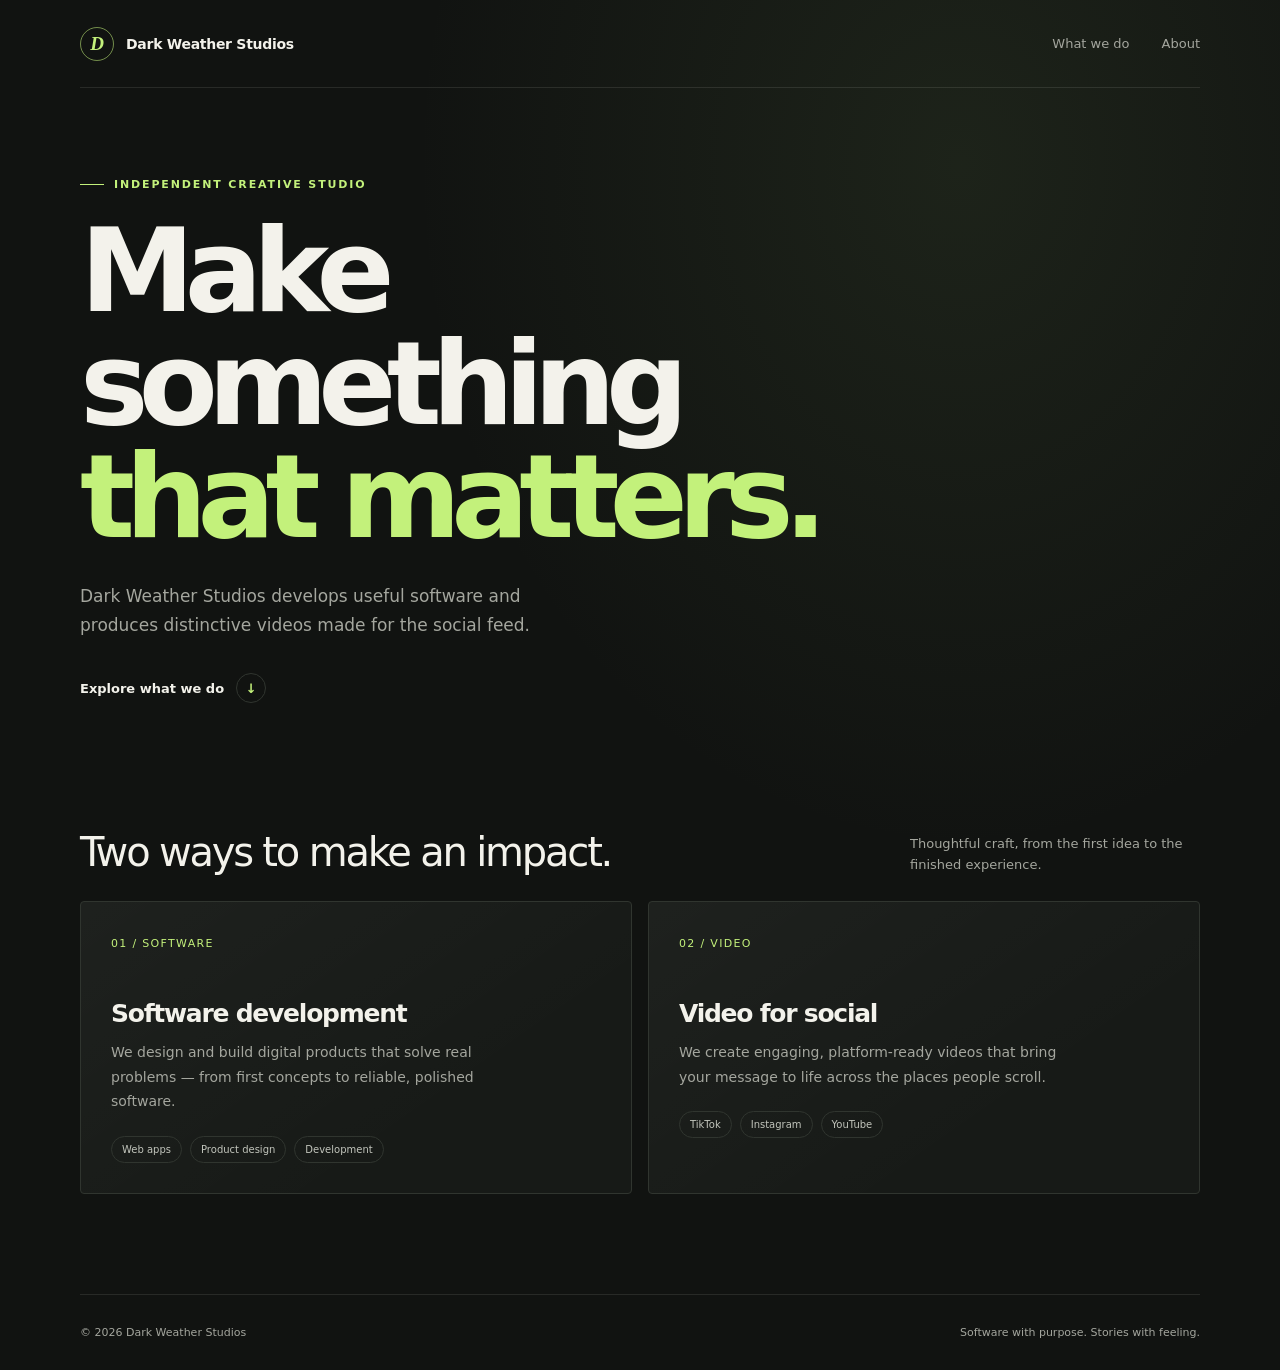
==== index.html @ 57989030 "Add Dark Weather Studios landing page Co-authored-by: jezreichmann <273861749+jezreichmann@users.nor" ====
<!doctype html>
<html lang="en">
  <head>
    <meta charset="utf-8">
    <meta name="viewport" content="width=device-width, initial-scale=1">
    <meta name="theme-color" content="#111311">
    <meta name="description" content="Dark Weather Studios develops thoughtful software and produces bold videos for social media.">
    <title>Dark Weather Studios — Software &amp; Stories</title>
    <style>
      :root {
        color-scheme: dark;
        --ink: #f3f2eb;
        --muted: #a4a69e;
        --surface: #171a17;
        --line: #30352f;
        --accent: #c3f17b;
      }

      * {
        box-sizing: border-box;
      }

      html {
        scroll-behavior: smooth;
      }

      body {
        margin: 0;
        background:
          radial-gradient(ellipse at 75% 12%, rgb(103 133 79 / 14%), transparent 34rem),
          #111311;
        color: var(--ink);
        font-family: Inter, ui-sans-serif, system-ui, -apple-system, BlinkMacSystemFont, "Segoe UI", sans-serif;
        -webkit-font-smoothing: antialiased;
      }

      a {
        color: inherit;
      }

      .page {
        width: min(1120px, calc(100% - 48px));
        margin: 0 auto;
      }

      header {
        min-height: 88px;
        display: flex;
        align-items: center;
        justify-content: space-between;
        border-bottom: 1px solid rgb(243 242 235 / 10%);
      }

      .brand {
        display: flex;
        align-items: center;
        gap: 12px;
        text-decoration: none;
        font-size: 14px;
        font-weight: 700;
        letter-spacing: -0.02em;
      }

      .brand-mark {
        display: grid;
        width: 34px;
        height: 34px;
        place-items: center;
        border: 1px solid rgb(195 241 123 / 55%);
        border-radius: 50%;
        color: var(--accent);
        font-family: Georgia, serif;
        font-size: 19px;
        font-style: italic;
      }

      nav {
        display: flex;
        gap: 32px;
        color: var(--muted);
        font-size: 13px;
      }

      nav a {
        text-decoration: none;
      }

      nav a:hover,
      nav a:focus-visible {
        color: var(--ink);
      }

      .hero {
        position: relative;
        display: flex;
        min-height: 555px;
        flex-direction: column;
        justify-content: center;
        padding: 90px 0 96px;
      }

      .eyebrow {
        display: flex;
        align-items: center;
        gap: 10px;
        margin: 0 0 24px;
        color: var(--accent);
        font-size: 11px;
        font-weight: 700;
        letter-spacing: 0.17em;
        text-transform: uppercase;
      }

      .eyebrow::before {
        width: 24px;
        height: 1px;
        background: currentColor;
        content: "";
      }

      h1 {
        max-width: 820px;
        margin: 0;
        font-size: clamp(3.5rem, 9vw, 7.2rem);
        font-weight: 550;
        letter-spacing: -0.085em;
        line-height: 0.98;
      }

      h1 span {
        color: var(--accent);
      }

      .intro {
        max-width: 480px;
        margin: 28px 0 0;
        color: var(--muted);
        font-size: 17px;
        line-height: 1.7;
      }

      .hero-link {
        display: inline-flex;
        align-items: center;
        gap: 12px;
        width: fit-content;
        margin-top: 34px;
        color: var(--ink);
        font-size: 13px;
        font-weight: 650;
        text-decoration: none;
      }

      .hero-link span {
        display: grid;
        width: 30px;
        height: 30px;
        place-items: center;
        border: 1px solid var(--line);
        border-radius: 50%;
        color: var(--accent);
        transition: transform 160ms ease;
      }

      .hero-link:hover span {
        transform: translateY(3px);
      }

      .services {
        padding: 30px 0 100px;
      }

      .section-heading {
        display: flex;
        align-items: end;
        justify-content: space-between;
        gap: 24px;
        margin-bottom: 26px;
      }

      .section-heading h2 {
        margin: 0;
        font-size: clamp(1.7rem, 4vw, 2.5rem);
        font-weight: 500;
        letter-spacing: -0.055em;
      }

      .section-heading p {
        max-width: 290px;
        margin: 0;
        color: var(--muted);
        font-size: 13px;
        line-height: 1.65;
      }

      .service-grid {
        display: grid;
        grid-template-columns: repeat(2, minmax(0, 1fr));
        gap: 16px;
      }

      .service-card {
        min-height: 290px;
        padding: 30px;
        border: 1px solid var(--line);
        border-radius: 4px;
        background: linear-gradient(145deg, rgb(255 255 255 / 3%), transparent 70%), var(--surface);
      }

      .service-number {
        color: var(--accent);
        font-size: 11px;
        letter-spacing: 0.12em;
      }

      .service-card h3 {
        margin: 48px 0 12px;
        font-size: 25px;
        font-weight: 550;
        letter-spacing: -0.05em;
      }

      .service-card p {
        max-width: 400px;
        margin: 0;
        color: var(--muted);
        font-size: 14px;
        line-height: 1.75;
      }

      .tags {
        display: flex;
        flex-wrap: wrap;
        gap: 8px;
        margin-top: 22px;
      }

      .tags span {
        padding: 7px 10px;
        border: 1px solid var(--line);
        border-radius: 99px;
        color: #c2c5bc;
        font-size: 10px;
      }

      footer {
        display: flex;
        min-height: 76px;
        align-items: center;
        justify-content: space-between;
        gap: 16px;
        border-top: 1px solid rgb(243 242 235 / 10%);
        color: var(--muted);
        font-size: 11px;
      }

      footer p {
        margin: 0;
      }

      @media (max-width: 640px) {
        .page {
          width: min(100% - 36px, 480px);
        }

        header {
          min-height: 72px;
        }

        nav {
          gap: 18px;
          font-size: 12px;
        }

        .brand {
          gap: 8px;
          font-size: 12px;
        }

        .brand-mark {
          width: 30px;
          height: 30px;
        }

        .hero {
          min-height: 500px;
          padding: 80px 0;
        }

        .intro {
          font-size: 15px;
        }

        .section-heading {
          align-items: start;
          flex-direction: column;
          gap: 10px;
        }

        .service-grid {
          grid-template-columns: 1fr;
        }

        .service-card {
          min-height: 270px;
          padding: 24px;
        }

        .service-card h3 {
          margin-top: 38px;
        }

        .services {
          padding-bottom: 70px;
        }
      }

      @media (prefers-reduced-motion: reduce) {
        html {
          scroll-behavior: auto;
        }

        *,
        *::before,
        *::after {
          transition-duration: 0.01ms !important;
          animation-duration: 0.01ms !important;
          animation-iteration-count: 1 !important;
        }
      }
    </style>
  </head>
  <body>
    <div class="page">
      <header>
        <a class="brand" href="#" aria-label="Dark Weather Studios home">
          <span class="brand-mark" aria-hidden="true">D</span>
          <span>Dark Weather Studios</span>
        </a>
        <nav aria-label="Main navigation">
          <a href="#work">What we do</a>
          <a href="#about">About</a>
        </nav>
      </header>

      <main>
        <section class="hero" id="about">
          <p class="eyebrow">Independent creative studio</p>
          <h1>Make something<br><span>that matters.</span></h1>
          <p class="intro">
            Dark Weather Studios develops useful software and produces
            distinctive videos made for the social feed.
          </p>
          <a class="hero-link" href="#work">Explore what we do <span aria-hidden="true">↓</span></a>
        </section>

        <section class="services" id="work" aria-labelledby="services-title">
          <div class="section-heading">
            <h2 id="services-title">Two ways to make an impact.</h2>
            <p>Thoughtful craft, from the first idea to the finished experience.</p>
          </div>
          <div class="service-grid">
            <article class="service-card">
              <span class="service-number">01 / SOFTWARE</span>
              <h3>Software development</h3>
              <p>
                We design and build digital products that solve real problems
                — from first concepts to reliable, polished software.
              </p>
              <div class="tags" aria-label="Software capabilities">
                <span>Web apps</span>
                <span>Product design</span>
                <span>Development</span>
              </div>
            </article>
            <article class="service-card">
              <span class="service-number">02 / VIDEO</span>
              <h3>Video for social</h3>
              <p>
                We create engaging, platform-ready videos that bring your
                message to life across the places people scroll.
              </p>
              <div class="tags" aria-label="Social video platforms">
                <span>TikTok</span>
                <span>Instagram</span>
                <span>YouTube</span>
              </div>
            </article>
          </div>
        </section>
      </main>

      <footer>
        <p>© <span id="year">2026</span> Dark Weather Studios</p>
        <p>Software with purpose. Stories with feeling.</p>
      </footer>
    </div>
  </body>
</html>
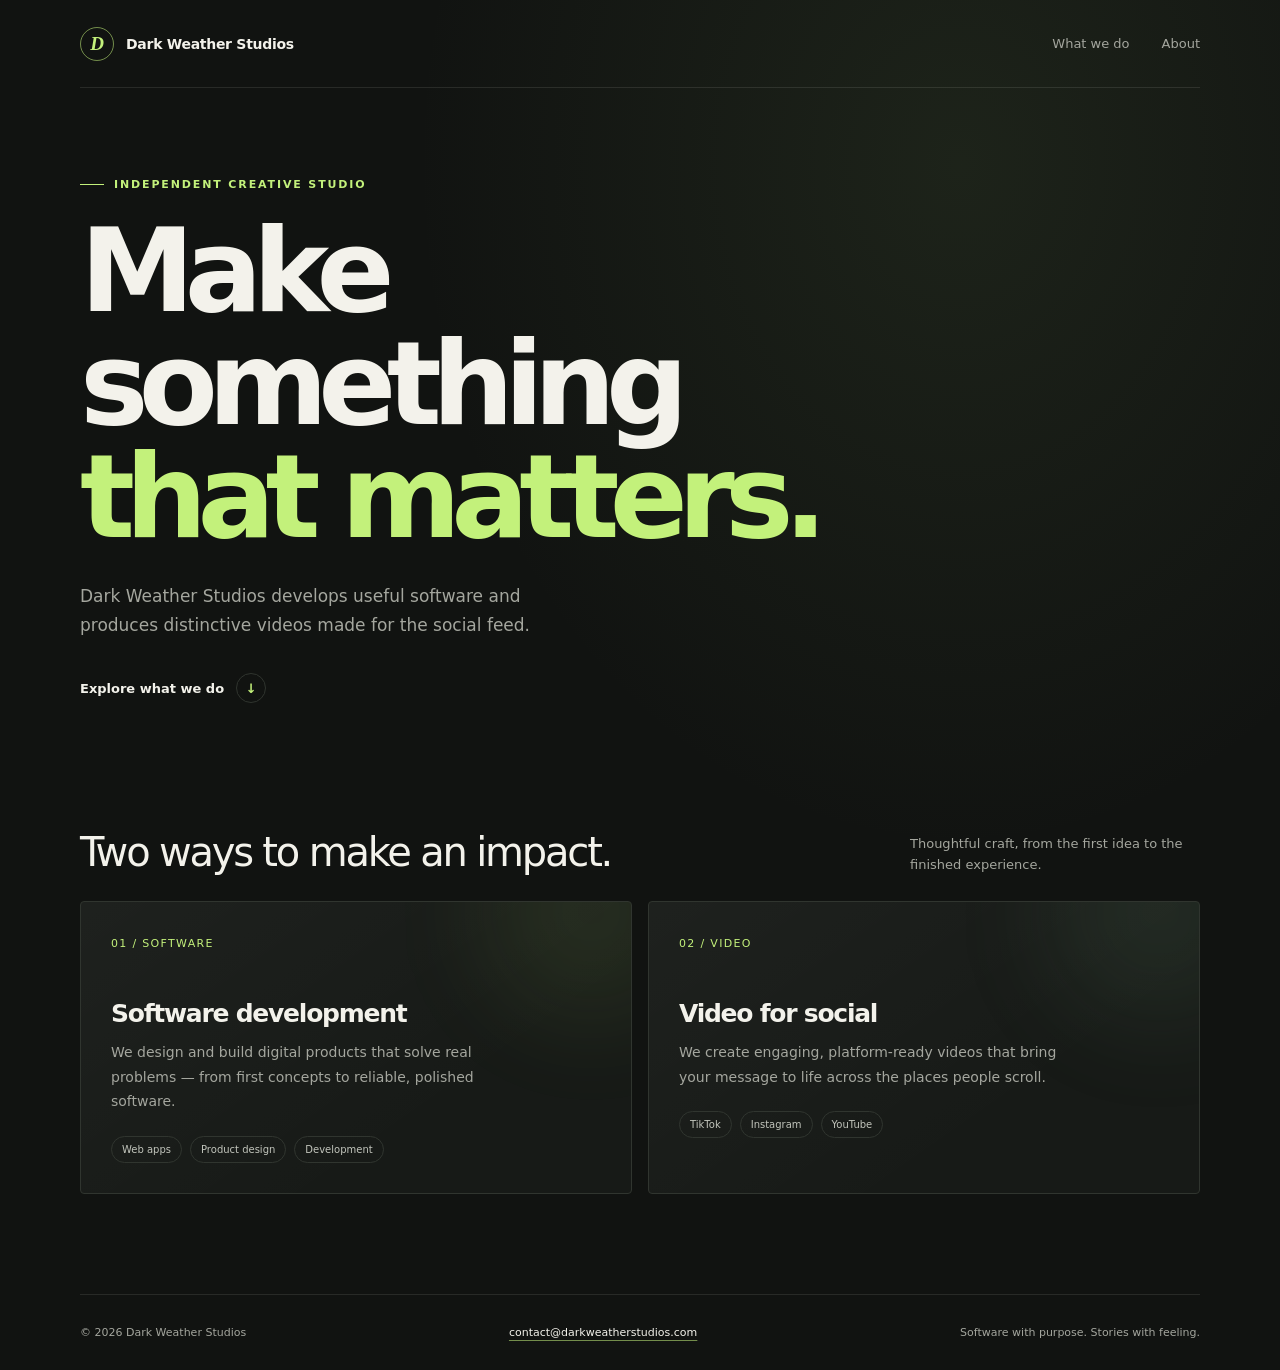
==== commit 064da42c: "Add studio contact and motion design Co-authored-by: jezreichmann <273861749+jezreichmann@users.nore" ====
--- a/index.html
+++ b/index.html
@@ -82,12 +82,33 @@
       }
 
       nav a {
+        position: relative;
         text-decoration: none;
+        transition: color 220ms ease;
       }
 
       nav a:hover,
       nav a:focus-visible {
         color: var(--ink);
+      }
+
+      nav a::after {
+        position: absolute;
+        right: 0;
+        bottom: -7px;
+        left: 0;
+        height: 1px;
+        background: var(--accent);
+        content: "";
+        transform: scaleX(0);
+        transform-origin: right;
+        transition: transform 260ms ease;
+      }
+
+      nav a:hover::after,
+      nav a:focus-visible::after {
+        transform: scaleX(1);
+        transform-origin: left;
       }
 
       .hero {
@@ -97,6 +118,7 @@
         flex-direction: column;
         justify-content: center;
         padding: 90px 0 96px;
+        animation: rise-in 800ms cubic-bezier(0.2, 0.7, 0.2, 1) both;
       }
 
       .eyebrow {
@@ -159,11 +181,12 @@
         border: 1px solid var(--line);
         border-radius: 50%;
         color: var(--accent);
-        transition: transform 160ms ease;
+        transition: transform 320ms cubic-bezier(0.2, 0.7, 0.2, 1), border-color 320ms ease;
       }
 
       .hero-link:hover span {
-        transform: translateY(3px);
+        transform: translateY(4px);
+        border-color: var(--accent);
       }
 
       .services {
@@ -200,11 +223,55 @@
       }
 
       .service-card {
+        position: relative;
+        overflow: hidden;
         min-height: 290px;
         padding: 30px;
         border: 1px solid var(--line);
         border-radius: 4px;
         background: linear-gradient(145deg, rgb(255 255 255 / 3%), transparent 70%), var(--surface);
+        transition: transform 420ms cubic-bezier(0.2, 0.7, 0.2, 1), border-color 420ms ease, box-shadow 420ms ease;
+        animation: rise-in 800ms cubic-bezier(0.2, 0.7, 0.2, 1) both;
+      }
+
+      .service-card::before {
+        position: absolute;
+        top: -100px;
+        right: -70px;
+        width: 220px;
+        height: 220px;
+        border-radius: 50%;
+        background: var(--card-glow, rgb(195 241 123 / 8%));
+        content: "";
+        filter: blur(55px);
+        opacity: 0.65;
+        pointer-events: none;
+        transition: opacity 420ms ease, transform 600ms ease;
+      }
+
+      .service-card:hover {
+        transform: translateY(-7px);
+        border-color: rgb(195 241 123 / 52%);
+        box-shadow: 0 22px 60px rgb(0 0 0 / 24%);
+      }
+
+      .service-card:hover::before {
+        opacity: 1;
+        transform: scale(1.25);
+      }
+
+      .service-card > * {
+        position: relative;
+      }
+
+      .service-card--software {
+        --card-glow: rgb(195 241 123 / 13%);
+        animation-delay: 120ms;
+      }
+
+      .service-card--video {
+        --card-glow: rgb(124 168 127 / 18%);
+        animation-delay: 240ms;
       }
 
       .service-number {
@@ -241,6 +308,13 @@
         border-radius: 99px;
         color: #c2c5bc;
         font-size: 10px;
+        transition: border-color 260ms ease, color 260ms ease, transform 260ms ease;
+      }
+
+      .service-card:hover .tags span {
+        transform: translateY(-2px);
+        border-color: rgb(195 241 123 / 35%);
+        color: var(--ink);
       }
 
       footer {
@@ -258,6 +332,31 @@
         margin: 0;
       }
 
+      footer a {
+        color: var(--ink);
+        text-decoration-color: rgb(195 241 123 / 55%);
+        text-underline-offset: 4px;
+        transition: color 220ms ease, text-decoration-color 220ms ease;
+      }
+
+      footer a:hover,
+      footer a:focus-visible {
+        color: var(--accent);
+        text-decoration-color: currentColor;
+      }
+
+      @keyframes rise-in {
+        from {
+          opacity: 0;
+          transform: translateY(22px);
+        }
+
+        to {
+          opacity: 1;
+          transform: translateY(0);
+        }
+      }
+
       @media (max-width: 640px) {
         .page {
           width: min(100% - 36px, 480px);
@@ -312,6 +411,13 @@
 
         .services {
           padding-bottom: 70px;
+        }
+
+        footer {
+          align-items: flex-start;
+          flex-direction: column;
+          justify-content: center;
+          padding: 20px 0;
         }
       }
 
@@ -360,7 +466,7 @@
             <p>Thoughtful craft, from the first idea to the finished experience.</p>
           </div>
           <div class="service-grid">
-            <article class="service-card">
+            <article class="service-card service-card--software">
               <span class="service-number">01 / SOFTWARE</span>
               <h3>Software development</h3>
               <p>
@@ -373,7 +479,7 @@
                 <span>Development</span>
               </div>
             </article>
-            <article class="service-card">
+            <article class="service-card service-card--video">
               <span class="service-number">02 / VIDEO</span>
               <h3>Video for social</h3>
               <p>
@@ -392,6 +498,7 @@
 
       <footer>
         <p>© <span id="year">2026</span> Dark Weather Studios</p>
+        <p><a href="mailto:contact@darkweatherstudios.com">contact@darkweatherstudios.com</a></p>
         <p>Software with purpose. Stories with feeling.</p>
       </footer>
     </div>
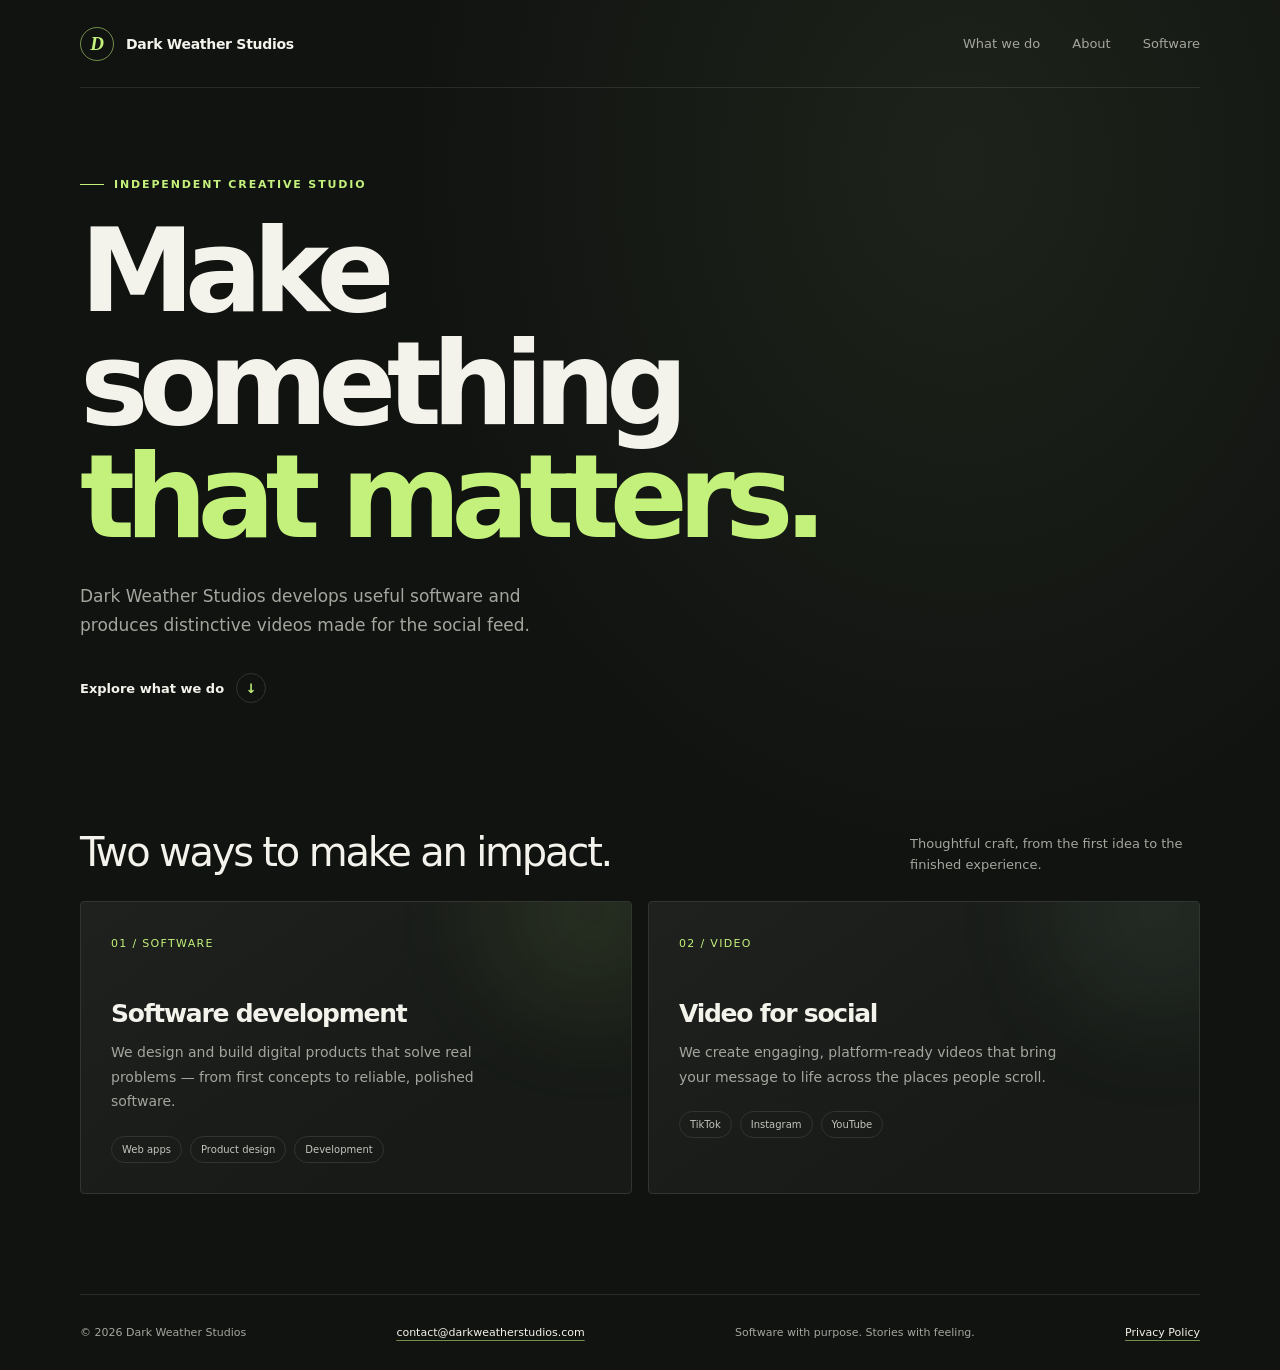
==== commit 1bd8ba54: "UpdateDark Weather Website" ====
--- a/index.html
+++ b/index.html
@@ -6,435 +6,7 @@
     <meta name="theme-color" content="#111311">
     <meta name="description" content="Dark Weather Studios develops thoughtful software and produces bold videos for social media.">
     <title>Dark Weather Studios — Software &amp; Stories</title>
-    <style>
-      :root {
-        color-scheme: dark;
-        --ink: #f3f2eb;
-        --muted: #a4a69e;
-        --surface: #171a17;
-        --line: #30352f;
-        --accent: #c3f17b;
-      }
-
-      * {
-        box-sizing: border-box;
-      }
-
-      html {
-        scroll-behavior: smooth;
-      }
-
-      body {
-        margin: 0;
-        background:
-          radial-gradient(ellipse at 75% 12%, rgb(103 133 79 / 14%), transparent 34rem),
-          #111311;
-        color: var(--ink);
-        font-family: Inter, ui-sans-serif, system-ui, -apple-system, BlinkMacSystemFont, "Segoe UI", sans-serif;
-        -webkit-font-smoothing: antialiased;
-      }
-
-      a {
-        color: inherit;
-      }
-
-      .page {
-        width: min(1120px, calc(100% - 48px));
-        margin: 0 auto;
-      }
-
-      header {
-        min-height: 88px;
-        display: flex;
-        align-items: center;
-        justify-content: space-between;
-        border-bottom: 1px solid rgb(243 242 235 / 10%);
-      }
-
-      .brand {
-        display: flex;
-        align-items: center;
-        gap: 12px;
-        text-decoration: none;
-        font-size: 14px;
-        font-weight: 700;
-        letter-spacing: -0.02em;
-      }
-
-      .brand-mark {
-        display: grid;
-        width: 34px;
-        height: 34px;
-        place-items: center;
-        border: 1px solid rgb(195 241 123 / 55%);
-        border-radius: 50%;
-        color: var(--accent);
-        font-family: Georgia, serif;
-        font-size: 19px;
-        font-style: italic;
-      }
-
-      nav {
-        display: flex;
-        gap: 32px;
-        color: var(--muted);
-        font-size: 13px;
-      }
-
-      nav a {
-        position: relative;
-        text-decoration: none;
-        transition: color 220ms ease;
-      }
-
-      nav a:hover,
-      nav a:focus-visible {
-        color: var(--ink);
-      }
-
-      nav a::after {
-        position: absolute;
-        right: 0;
-        bottom: -7px;
-        left: 0;
-        height: 1px;
-        background: var(--accent);
-        content: "";
-        transform: scaleX(0);
-        transform-origin: right;
-        transition: transform 260ms ease;
-      }
-
-      nav a:hover::after,
-      nav a:focus-visible::after {
-        transform: scaleX(1);
-        transform-origin: left;
-      }
-
-      .hero {
-        position: relative;
-        display: flex;
-        min-height: 555px;
-        flex-direction: column;
-        justify-content: center;
-        padding: 90px 0 96px;
-        animation: rise-in 800ms cubic-bezier(0.2, 0.7, 0.2, 1) both;
-      }
-
-      .eyebrow {
-        display: flex;
-        align-items: center;
-        gap: 10px;
-        margin: 0 0 24px;
-        color: var(--accent);
-        font-size: 11px;
-        font-weight: 700;
-        letter-spacing: 0.17em;
-        text-transform: uppercase;
-      }
-
-      .eyebrow::before {
-        width: 24px;
-        height: 1px;
-        background: currentColor;
-        content: "";
-      }
-
-      h1 {
-        max-width: 820px;
-        margin: 0;
-        font-size: clamp(3.5rem, 9vw, 7.2rem);
-        font-weight: 550;
-        letter-spacing: -0.085em;
-        line-height: 0.98;
-      }
-
-      h1 span {
-        color: var(--accent);
-      }
-
-      .intro {
-        max-width: 480px;
-        margin: 28px 0 0;
-        color: var(--muted);
-        font-size: 17px;
-        line-height: 1.7;
-      }
-
-      .hero-link {
-        display: inline-flex;
-        align-items: center;
-        gap: 12px;
-        width: fit-content;
-        margin-top: 34px;
-        color: var(--ink);
-        font-size: 13px;
-        font-weight: 650;
-        text-decoration: none;
-      }
-
-      .hero-link span {
-        display: grid;
-        width: 30px;
-        height: 30px;
-        place-items: center;
-        border: 1px solid var(--line);
-        border-radius: 50%;
-        color: var(--accent);
-        transition: transform 320ms cubic-bezier(0.2, 0.7, 0.2, 1), border-color 320ms ease;
-      }
-
-      .hero-link:hover span {
-        transform: translateY(4px);
-        border-color: var(--accent);
-      }
-
-      .services {
-        padding: 30px 0 100px;
-      }
-
-      .section-heading {
-        display: flex;
-        align-items: end;
-        justify-content: space-between;
-        gap: 24px;
-        margin-bottom: 26px;
-      }
-
-      .section-heading h2 {
-        margin: 0;
-        font-size: clamp(1.7rem, 4vw, 2.5rem);
-        font-weight: 500;
-        letter-spacing: -0.055em;
-      }
-
-      .section-heading p {
-        max-width: 290px;
-        margin: 0;
-        color: var(--muted);
-        font-size: 13px;
-        line-height: 1.65;
-      }
-
-      .service-grid {
-        display: grid;
-        grid-template-columns: repeat(2, minmax(0, 1fr));
-        gap: 16px;
-      }
-
-      .service-card {
-        position: relative;
-        overflow: hidden;
-        min-height: 290px;
-        padding: 30px;
-        border: 1px solid var(--line);
-        border-radius: 4px;
-        background: linear-gradient(145deg, rgb(255 255 255 / 3%), transparent 70%), var(--surface);
-        transition: transform 420ms cubic-bezier(0.2, 0.7, 0.2, 1), border-color 420ms ease, box-shadow 420ms ease;
-        animation: rise-in 800ms cubic-bezier(0.2, 0.7, 0.2, 1) both;
-      }
-
-      .service-card::before {
-        position: absolute;
-        top: -100px;
-        right: -70px;
-        width: 220px;
-        height: 220px;
-        border-radius: 50%;
-        background: var(--card-glow, rgb(195 241 123 / 8%));
-        content: "";
-        filter: blur(55px);
-        opacity: 0.65;
-        pointer-events: none;
-        transition: opacity 420ms ease, transform 600ms ease;
-      }
-
-      .service-card:hover {
-        transform: translateY(-7px);
-        border-color: rgb(195 241 123 / 52%);
-        box-shadow: 0 22px 60px rgb(0 0 0 / 24%);
-      }
-
-      .service-card:hover::before {
-        opacity: 1;
-        transform: scale(1.25);
-      }
-
-      .service-card > * {
-        position: relative;
-      }
-
-      .service-card--software {
-        --card-glow: rgb(195 241 123 / 13%);
-        animation-delay: 120ms;
-      }
-
-      .service-card--video {
-        --card-glow: rgb(124 168 127 / 18%);
-        animation-delay: 240ms;
-      }
-
-      .service-number {
-        color: var(--accent);
-        font-size: 11px;
-        letter-spacing: 0.12em;
-      }
-
-      .service-card h3 {
-        margin: 48px 0 12px;
-        font-size: 25px;
-        font-weight: 550;
-        letter-spacing: -0.05em;
-      }
-
-      .service-card p {
-        max-width: 400px;
-        margin: 0;
-        color: var(--muted);
-        font-size: 14px;
-        line-height: 1.75;
-      }
-
-      .tags {
-        display: flex;
-        flex-wrap: wrap;
-        gap: 8px;
-        margin-top: 22px;
-      }
-
-      .tags span {
-        padding: 7px 10px;
-        border: 1px solid var(--line);
-        border-radius: 99px;
-        color: #c2c5bc;
-        font-size: 10px;
-        transition: border-color 260ms ease, color 260ms ease, transform 260ms ease;
-      }
-
-      .service-card:hover .tags span {
-        transform: translateY(-2px);
-        border-color: rgb(195 241 123 / 35%);
-        color: var(--ink);
-      }
-
-      footer {
-        display: flex;
-        min-height: 76px;
-        align-items: center;
-        justify-content: space-between;
-        gap: 16px;
-        border-top: 1px solid rgb(243 242 235 / 10%);
-        color: var(--muted);
-        font-size: 11px;
-      }
-
-      footer p {
-        margin: 0;
-      }
-
-      footer a {
-        color: var(--ink);
-        text-decoration-color: rgb(195 241 123 / 55%);
-        text-underline-offset: 4px;
-        transition: color 220ms ease, text-decoration-color 220ms ease;
-      }
-
-      footer a:hover,
-      footer a:focus-visible {
-        color: var(--accent);
-        text-decoration-color: currentColor;
-      }
-
-      @keyframes rise-in {
-        from {
-          opacity: 0;
-          transform: translateY(22px);
-        }
-
-        to {
-          opacity: 1;
-          transform: translateY(0);
-        }
-      }
-
-      @media (max-width: 640px) {
-        .page {
-          width: min(100% - 36px, 480px);
-        }
-
-        header {
-          min-height: 72px;
-        }
-
-        nav {
-          gap: 18px;
-          font-size: 12px;
-        }
-
-        .brand {
-          gap: 8px;
-          font-size: 12px;
-        }
-
-        .brand-mark {
-          width: 30px;
-          height: 30px;
-        }
-
-        .hero {
-          min-height: 500px;
-          padding: 80px 0;
-        }
-
-        .intro {
-          font-size: 15px;
-        }
-
-        .section-heading {
-          align-items: start;
-          flex-direction: column;
-          gap: 10px;
-        }
-
-        .service-grid {
-          grid-template-columns: 1fr;
-        }
-
-        .service-card {
-          min-height: 270px;
-          padding: 24px;
-        }
-
-        .service-card h3 {
-          margin-top: 38px;
-        }
-
-        .services {
-          padding-bottom: 70px;
-        }
-
-        footer {
-          align-items: flex-start;
-          flex-direction: column;
-          justify-content: center;
-          padding: 20px 0;
-        }
-      }
-
-      @media (prefers-reduced-motion: reduce) {
-        html {
-          scroll-behavior: auto;
-        }
-
-        *,
-        *::before,
-        *::after {
-          transition-duration: 0.01ms !important;
-          animation-duration: 0.01ms !important;
-          animation-iteration-count: 1 !important;
-        }
-      }
-    </style>
+    <link rel="stylesheet" href="styles.css">
   </head>
   <body>
     <div class="page">
@@ -446,6 +18,7 @@
         <nav aria-label="Main navigation">
           <a href="#work">What we do</a>
           <a href="#about">About</a>
+          <a href="software.html">Software</a>
         </nav>
       </header>
 
@@ -500,6 +73,7 @@
         <p>© <span id="year">2026</span> Dark Weather Studios</p>
         <p><a href="mailto:contact@darkweatherstudios.com">contact@darkweatherstudios.com</a></p>
         <p>Software with purpose. Stories with feeling.</p>
+        <p><a href="privacy.html">Privacy Policy</a></p>
       </footer>
     </div>
   </body>
--- a/styles.css
+++ b/styles.css
@@ -0,0 +1,751 @@
+/* ==========================================================================
+   Dark Weather Studios — shared stylesheet
+   Single source of truth for branding across all pages.
+   ========================================================================== */
+
+/* --- Design tokens --------------------------------------------------------- */
+
+:root {
+  color-scheme: dark;
+  --ink: #f3f2eb;
+  --muted: #a4a69e;
+  --surface: #171a17;
+  --line: #30352f;
+  --accent: #c3f17b;
+}
+
+/* --- Base ------------------------------------------------------------------ */
+
+* {
+  box-sizing: border-box;
+}
+
+html {
+  scroll-behavior: smooth;
+}
+
+body {
+  margin: 0;
+  background:
+    radial-gradient(ellipse at 75% 12%, rgb(103 133 79 / 14%), transparent 34rem),
+    #111311;
+  color: var(--ink);
+  font-family: Inter, ui-sans-serif, system-ui, -apple-system, BlinkMacSystemFont, "Segoe UI", sans-serif;
+  -webkit-font-smoothing: antialiased;
+}
+
+a {
+  color: inherit;
+}
+
+.page {
+  width: min(1120px, calc(100% - 48px));
+  margin: 0 auto;
+}
+
+/* --- Header / brand / nav --------------------------------------------------- */
+
+header {
+  min-height: 88px;
+  display: flex;
+  align-items: center;
+  justify-content: space-between;
+  border-bottom: 1px solid rgb(243 242 235 / 10%);
+}
+
+.brand {
+  display: flex;
+  align-items: center;
+  gap: 12px;
+  text-decoration: none;
+  font-size: 14px;
+  font-weight: 700;
+  letter-spacing: -0.02em;
+}
+
+.brand-mark {
+  display: grid;
+  width: 34px;
+  height: 34px;
+  place-items: center;
+  border: 1px solid rgb(195 241 123 / 55%);
+  border-radius: 50%;
+  color: var(--accent);
+  font-family: Georgia, serif;
+  font-size: 19px;
+  font-style: italic;
+}
+
+nav {
+  display: flex;
+  gap: 32px;
+  color: var(--muted);
+  font-size: 13px;
+}
+
+nav a {
+  position: relative;
+  text-decoration: none;
+  transition: color 220ms ease;
+}
+
+nav a:hover,
+nav a:focus-visible {
+  color: var(--ink);
+}
+
+nav a::after {
+  position: absolute;
+  right: 0;
+  bottom: -7px;
+  left: 0;
+  height: 1px;
+  background: var(--accent);
+  content: "";
+  transform: scaleX(0);
+  transform-origin: right;
+  transition: transform 260ms ease;
+}
+
+nav a:hover::after,
+nav a:focus-visible::after {
+  transform: scaleX(1);
+  transform-origin: left;
+}
+
+/* --- Hero ------------------------------------------------------------------- */
+
+.hero {
+  position: relative;
+  display: flex;
+  min-height: 555px;
+  flex-direction: column;
+  justify-content: center;
+  padding: 90px 0 96px;
+  animation: rise-in 800ms cubic-bezier(0.2, 0.7, 0.2, 1) both;
+}
+
+.hero--compact {
+  min-height: 0;
+  justify-content: flex-start;
+  padding: 80px 0 40px;
+}
+
+.eyebrow {
+  display: flex;
+  align-items: center;
+  gap: 10px;
+  margin: 0 0 24px;
+  color: var(--accent);
+  font-size: 11px;
+  font-weight: 700;
+  letter-spacing: 0.17em;
+  text-transform: uppercase;
+}
+
+.eyebrow::before {
+  width: 24px;
+  height: 1px;
+  background: currentColor;
+  content: "";
+}
+
+h1 {
+  max-width: 820px;
+  margin: 0;
+  font-size: clamp(3.5rem, 9vw, 7.2rem);
+  font-weight: 550;
+  letter-spacing: -0.085em;
+  line-height: 0.98;
+}
+
+h1 span {
+  color: var(--accent);
+}
+
+.intro {
+  max-width: 480px;
+  margin: 28px 0 0;
+  color: var(--muted);
+  font-size: 17px;
+  line-height: 1.7;
+}
+
+.intro--wide {
+  max-width: 640px;
+}
+
+.app-name {
+  color: var(--accent);
+  font-weight: 650;
+}
+
+.hero-link {
+  display: inline-flex;
+  align-items: center;
+  gap: 12px;
+  width: fit-content;
+  margin-top: 34px;
+  color: var(--ink);
+  font-size: 13px;
+  font-weight: 650;
+  text-decoration: none;
+}
+
+.hero-link span {
+  display: grid;
+  width: 30px;
+  height: 30px;
+  place-items: center;
+  border: 1px solid var(--line);
+  border-radius: 50%;
+  color: var(--accent);
+  transition: transform 320ms cubic-bezier(0.2, 0.7, 0.2, 1), border-color 320ms ease;
+}
+
+.hero-link:hover span {
+  transform: translateY(4px);
+  border-color: var(--accent);
+}
+
+/* --- Sections ---------------------------------------------------------------- */
+
+.services {
+  padding: 30px 0 100px;
+}
+
+.section-heading {
+  display: flex;
+  align-items: end;
+  justify-content: space-between;
+  gap: 24px;
+  margin-bottom: 26px;
+}
+
+.section-heading h2 {
+  margin: 0;
+  font-size: clamp(1.7rem, 4vw, 2.5rem);
+  font-weight: 500;
+  letter-spacing: -0.055em;
+}
+
+.section-heading--spaced {
+  margin-top: 70px;
+}
+
+.section-heading p {
+  max-width: 290px;
+  margin: 0;
+  color: var(--muted);
+  font-size: 13px;
+  line-height: 1.65;
+}
+
+/* --- Cards (services + donations) -------------------------------------------- */
+
+.service-grid {
+  display: grid;
+  grid-template-columns: repeat(2, minmax(0, 1fr));
+  gap: 16px;
+}
+
+.card-grid {
+  display: grid;
+  grid-template-columns: repeat(2, minmax(0, 1fr));
+  gap: 16px;
+}
+
+@media (min-width: 1000px) {
+  .card-grid {
+    grid-template-columns: repeat(4, minmax(0, 1fr));
+  }
+}
+
+.service-card {
+  position: relative;
+  overflow: hidden;
+  min-height: 290px;
+  padding: 30px;
+  border: 1px solid var(--line);
+  border-radius: 4px;
+  background: linear-gradient(145deg, rgb(255 255 255 / 3%), transparent 70%), var(--surface);
+  transition: transform 420ms cubic-bezier(0.2, 0.7, 0.2, 1), border-color 420ms ease, box-shadow 420ms ease;
+  animation: fade-in 800ms cubic-bezier(0.2, 0.7, 0.2, 1) both;
+}
+
+.service-card::before {
+  position: absolute;
+  top: -100px;
+  right: -70px;
+  width: 220px;
+  height: 220px;
+  border-radius: 50%;
+  background: var(--card-glow, rgb(195 241 123 / 8%));
+  content: "";
+  filter: blur(55px);
+  opacity: 0.65;
+  pointer-events: none;
+  transition: opacity 420ms ease, transform 600ms ease;
+}
+
+.service-card:hover {
+  transform: translateY(-7px);
+  border-color: rgb(195 241 123 / 52%);
+  box-shadow: 0 22px 60px rgb(0 0 0 / 24%);
+}
+
+.service-card:hover::before {
+  opacity: 1;
+  transform: scale(1.25);
+}
+
+.service-card > * {
+  position: relative;
+}
+
+.service-card--software {
+  --card-glow: rgb(195 241 123 / 13%);
+  animation-delay: 120ms;
+}
+
+.service-card--video {
+  --card-glow: rgb(124 168 127 / 18%);
+  animation-delay: 240ms;
+}
+
+.service-card--recommended {
+  --card-glow: rgb(195 241 123 / 16%);
+  border-color: rgb(195 241 123 / 52%);
+}
+
+.service-number {
+  color: var(--accent);
+  font-size: 11px;
+  letter-spacing: 0.12em;
+}
+
+.service-card h3 {
+  margin: 48px 0 12px;
+  font-size: 25px;
+  font-weight: 550;
+  letter-spacing: -0.05em;
+}
+
+.service-card--tier {
+  display: flex;
+  min-height: 300px;
+  flex-direction: column;
+}
+
+.service-card--tier h3 {
+  margin-top: 26px;
+}
+
+.service-card--tier p {
+  flex: 1;
+}
+
+.service-card p {
+  max-width: 400px;
+  margin: 0;
+  color: var(--muted);
+  font-size: 14px;
+  line-height: 1.75;
+}
+
+.service-card p.price {
+  margin: 4px 0 14px;
+  color: var(--accent);
+  font-size: 2.4rem;
+  font-weight: 650;
+  letter-spacing: -0.05em;
+  line-height: 1;
+}
+
+/* --- Tags & badges ------------------------------------------------------------ */
+
+.tags {
+  display: flex;
+  flex-wrap: wrap;
+  gap: 8px;
+  margin-top: 22px;
+}
+
+.tags span {
+  padding: 7px 10px;
+  border: 1px solid var(--line);
+  border-radius: 99px;
+  color: #c2c5bc;
+  font-size: 10px;
+  transition: border-color 260ms ease, color 260ms ease, transform 260ms ease;
+}
+
+.service-card:hover .tags span {
+  transform: translateY(-2px);
+  border-color: rgb(195 241 123 / 35%);
+  color: var(--ink);
+}
+
+/* --- Buttons ------------------------------------------------------------------- */
+
+.button {
+  display: inline-block;
+  padding: 13px 22px;
+  border-radius: 4px;
+  font-size: 13px;
+  font-weight: 650;
+  letter-spacing: -0.01em;
+  text-decoration: none;
+  transition: transform 260ms ease, opacity 260ms ease, border-color 260ms ease;
+}
+
+.button:hover {
+  transform: translateY(-2px);
+}
+
+.button--primary {
+  background: var(--accent);
+  color: #111311;
+}
+
+.button--primary:hover {
+  opacity: 0.9;
+}
+
+.button--ghost {
+  border: 1px solid var(--line);
+  color: var(--ink);
+}
+
+.button--ghost:hover {
+  border-color: rgb(195 241 123 / 52%);
+}
+
+.buttons {
+  display: flex;
+  flex-wrap: wrap;
+  gap: 14px;
+  margin-top: 44px;
+}
+
+/* --- Panels, notes & quotes ------------------------------------------------------ */
+
+.panel {
+  margin-top: 50px;
+  padding: 30px;
+  border: 1px solid var(--line);
+  border-radius: 4px;
+  background: linear-gradient(145deg, rgb(255 255 255 / 3%), transparent 70%), var(--surface);
+}
+
+.panel h2 {
+  margin: 0 0 14px;
+  font-size: clamp(1.4rem, 3vw, 1.8rem);
+  font-weight: 500;
+  letter-spacing: -0.045em;
+}
+
+.panel p,
+.panel li {
+  color: var(--muted);
+  font-size: 14px;
+  line-height: 1.75;
+}
+
+.panel ul {
+  margin: 14px 0 0;
+  padding-left: 20px;
+}
+
+.note {
+  max-width: 640px;
+  margin-top: 34px;
+  padding: 20px 24px;
+  border-left: 2px solid var(--accent);
+  background: rgb(195 241 123 / 5%);
+  border-radius: 0 4px 4px 0;
+  color: var(--muted);
+  font-size: 14px;
+  line-height: 1.75;
+}
+
+.quote {
+  margin-top: 26px;
+  padding-left: 18px;
+  border-left: 2px solid var(--accent);
+  color: var(--muted);
+  font-size: 14px;
+  font-style: italic;
+  line-height: 1.75;
+}
+
+.pill {
+  display: inline-flex;
+  align-items: center;
+  align-self: flex-start;
+  width: fit-content;
+  gap: 10px;
+  margin-bottom: 28px;
+  padding: 9px 16px;
+  border: 1px solid rgb(195 241 123 / 35%);
+  border-radius: 99px;
+  background: rgb(195 241 123 / 8%);
+  color: var(--accent);
+  font-size: 12px;
+  font-weight: 650;
+  letter-spacing: 0.04em;
+}
+
+.meta {
+  margin-top: 30px;
+  color: var(--muted);
+  font-size: 14px;
+  line-height: 1.7;
+}
+
+/* --- Footer ------------------------------------------------------------------------ */
+
+footer {
+  display: flex;
+  min-height: 76px;
+  align-items: center;
+  justify-content: space-between;
+  gap: 16px;
+  border-top: 1px solid rgb(243 242 235 / 10%);
+  color: var(--muted);
+  font-size: 11px;
+}
+
+footer p {
+  margin: 0;
+}
+
+footer a {
+  color: var(--ink);
+  text-decoration-color: rgb(195 241 123 / 55%);
+  text-underline-offset: 4px;
+  transition: color 220ms ease, text-decoration-color 220ms ease;
+}
+
+footer a:hover,
+footer a:focus-visible {
+  color: var(--accent);
+  text-decoration-color: currentColor;
+}
+
+/* --- Animations ---------------------------------------------------------------------- */
+
+@keyframes rise-in {
+  from {
+    opacity: 0;
+    transform: translateY(22px);
+  }
+
+  to {
+    opacity: 1;
+    transform: translateY(0);
+  }
+}
+
+@keyframes fade-in {
+  from {
+    opacity: 0;
+  }
+
+  to {
+    opacity: 1;
+  }
+}
+
+/* --- Superstar supporter card --- */
+
+.service-card--superstar{
+  position:relative;
+  overflow:hidden;
+}
+
+
+.service-card--superstar::after{
+  content:"";
+  position:absolute;
+  inset:0;
+  border:1px solid transparent;
+  border-radius:4px;
+  pointer-events:none;
+  transition:all .35s ease;
+}
+
+.service-card--superstar:hover{
+  border-color:rgb(195 241 123 / 80%);
+  box-shadow:
+    0 0 0 1px rgb(195 241 123 / 20%),
+    0 0 18px rgb(195 241 123 / 18%),
+    0 0 40px rgb(195 241 123 / 10%);
+}
+
+.service-card--superstar:hover::after{
+  border-color:rgb(195 241 123 / 80%);
+  animation:superstar-sparkle 2s linear infinite;
+}
+
+.superstar-label{
+  opacity:0;
+  max-height:0;
+  overflow:hidden;
+
+  color:var(--accent);
+  font-size:12px;
+  font-weight:700;
+  letter-spacing:.08em;
+  text-transform:uppercase;
+
+  transform:translateY(-8px);
+
+  transition:
+      opacity .25s ease,
+      transform .25s ease,
+      max-height .25s ease;
+}
+
+.service-card--superstar:hover .superstar-label{
+  opacity:1;
+  max-height:40px;
+  transform:translateY(0);
+}
+
+@keyframes superstar-sparkle {
+
+  0%{
+    box-shadow:
+      -110px -110px 0 -108px rgba(195,241,123,0),
+      110px 110px 0 -108px rgba(195,241,123,0);
+  }
+
+  25%{
+    box-shadow:
+      -110px -110px 0 -103px rgba(195,241,123,.9),
+      110px 110px 0 -108px rgba(195,241,123,0);
+  }
+
+  50%{
+    box-shadow:
+      -110px -110px 0 -108px rgba(195,241,123,0),
+      110px 110px 0 -103px rgba(195,241,123,.9);
+  }
+
+  75%{
+    box-shadow:
+      -110px 110px 0 -103px rgba(195,241,123,.9),
+      110px -110px 0 -108px rgba(195,241,123,0);
+  }
+
+  100%{
+    box-shadow:
+      -110px 110px 0 -108px rgba(195,241,123,0),
+      110px -110px 0 -103px rgba(195,241,123,.9);
+  }
+
+}
+
+/* --- Responsive ------------------------------------------------------------------------ */
+
+@media (max-width: 640px) {
+  .page {
+    width: min(100% - 36px, 480px);
+  }
+
+  header {
+    min-height: 72px;
+  }
+
+  nav {
+    gap: 18px;
+    font-size: 12px;
+  }
+
+  .brand {
+    gap: 8px;
+    font-size: 12px;
+  }
+
+  .brand-mark {
+    width: 30px;
+    height: 30px;
+  }
+
+  .hero {
+    min-height: 500px;
+    padding: 80px 0;
+  }
+
+  .hero--compact {
+    min-height: 0;
+    padding: 60px 0 30px;
+  }
+
+  .intro {
+    font-size: 15px;
+  }
+
+  .section-heading {
+    align-items: start;
+    flex-direction: column;
+    gap: 10px;
+  }
+
+  .service-grid,
+  .card-grid {
+    grid-template-columns: 1fr;
+  }
+
+  .service-card {
+    min-height: 270px;
+    padding: 24px;
+  }
+
+  .service-card h3 {
+    margin-top: 38px;
+  }
+
+  .service-card--tier {
+    min-height: 0;
+  }
+
+  .service-card--tier h3 {
+    margin-top: 22px;
+  }
+
+  .services {
+    padding-bottom: 70px;
+  }
+
+  footer {
+    align-items: flex-start;
+    flex-direction: column;
+    justify-content: center;
+    padding: 20px 0;
+  }
+}
+
+@keyframes superstar-spin{
+    from{
+        transform:rotate(0deg);
+    }
+    to{
+        transform:rotate(360deg);
+    }
+}
+
+@media (prefers-reduced-motion: reduce) {
+  html {
+    scroll-behavior: auto;
+  }
+
+  *,
+  *::before,
+  *::after {
+    transition-duration: 0.01ms !important;
+    animation-duration: 0.01ms !important;
+    animation-iteration-count: 1 !important;
+  }
+}
